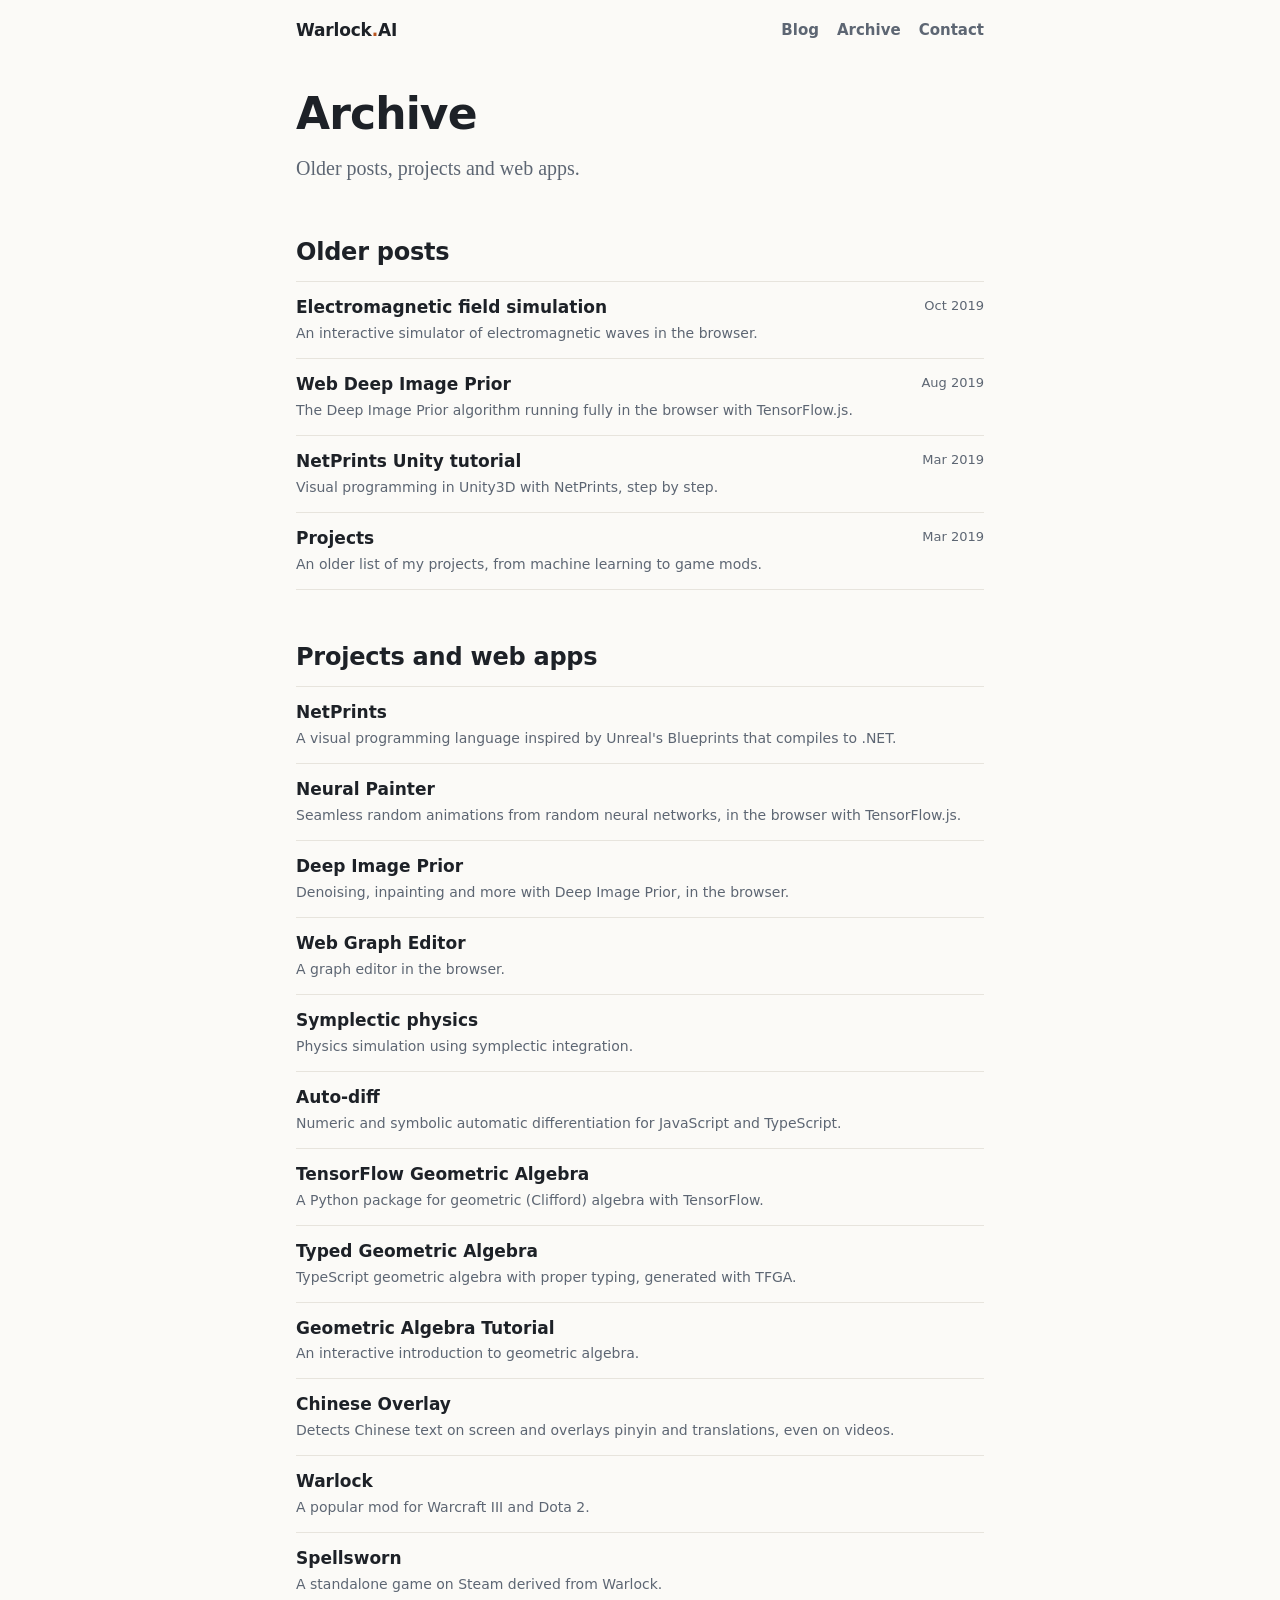
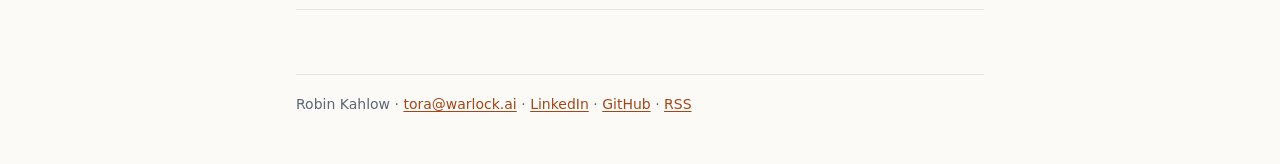
==== archive/index.html @ 30d26a91 "The archive as its own page; the home page shows the latest post and contact Co-Authored-By: Claude " ====
<!doctype html>
<html lang="en">
<head>
<meta charset="utf-8">
<meta name="viewport" content="width=device-width, initial-scale=1">
<title>Archive · Warlock.AI</title>
<meta name="description" content="Robin Kahlow&#x27;s older posts, projects and web apps.">
<meta name="author" content="Robin Kahlow">
<link rel="canonical" href="https://warlock.ai/archive/">
<link rel="alternate" type="application/rss+xml" title="Warlock.AI" href="/feed.xml">
<link rel="stylesheet" href="/assets/site.css">
</head>
<body>
<div class="wrap">
  <div class="site-nav">
    <a class="brand" href="/">Warlock<b>.</b>AI</a>
    <nav><a href="/">Blog</a><a href="/archive/">Archive</a><a href="/#contact">Contact</a></nav>
  </div>
  <header>
    <h1>Archive</h1>
    <p class="dek">Older posts, projects and web apps.</p>
  </header>

  <h2>Older posts</h2>
  <ul class="list">
    <li><a class="t" href="https://cemsim.com">Electromagnetic field simulation</a><span class="y">Oct 2019</span><span class="d">An interactive simulator of electromagnetic waves in the browser.</span></li>
    <li><a class="t" href="/dip/">Web Deep Image Prior</a><span class="y">Aug 2019</span><span class="d">The Deep Image Prior algorithm running fully in the browser with TensorFlow.js.</span></li>
    <li><a class="t" href="/netprintsunity/">NetPrints Unity tutorial</a><span class="y">Mar 2019</span><span class="d">Visual programming in Unity3D with NetPrints, step by step.</span></li>
    <li><a class="t" href="/projects/">Projects</a><span class="y">Mar 2019</span><span class="d">An older list of my projects, from machine learning to game mods.</span></li>
  </ul>

  <h2>Projects and web apps</h2>
  <ul class="list">
    <li><a class="t" href="/netprints/">NetPrints</a><span class="y"></span><span class="d">A visual programming language inspired by Unreal&#x27;s Blueprints that compiles to .NET.</span></li>
    <li><a class="t" href="/painter/">Neural Painter</a><span class="y"></span><span class="d">Seamless random animations from random neural networks, in the browser with TensorFlow.js.</span></li>
    <li><a class="t" href="/deepimageprior/">Deep Image Prior</a><span class="y"></span><span class="d">Denoising, inpainting and more with Deep Image Prior, in the browser.</span></li>
    <li><a class="t" href="/graph/">Web Graph Editor</a><span class="y"></span><span class="d">A graph editor in the browser.</span></li>
    <li><a class="t" href="/symplectic/">Symplectic physics</a><span class="y"></span><span class="d">Physics simulation using symplectic integration.</span></li>
    <li><a class="t" href="/tadiff-frontend/">Auto-diff</a><span class="y"></span><span class="d">Numeric and symbolic automatic differentiation for JavaScript and TypeScript.</span></li>
    <li><a class="t" href="https://github.com/RobinKa/tfga">TensorFlow Geometric Algebra</a><span class="y"></span><span class="d">A Python package for geometric (Clifford) algebra with TensorFlow.</span></li>
    <li><a class="t" href="https://github.com/RobinKa/typed-ga">Typed Geometric Algebra</a><span class="y"></span><span class="d">TypeScript geometric algebra with proper typing, generated with TFGA.</span></li>
    <li><a class="t" href="https://geometricalgebratutorial.com">Geometric Algebra Tutorial</a><span class="y"></span><span class="d">An interactive introduction to geometric algebra.</span></li>
    <li><a class="t" href="https://github.com/RobinKa/Chinese-Overlay">Chinese Overlay</a><span class="y"></span><span class="d">Detects Chinese text on screen and overlays pinyin and translations, even on videos.</span></li>
    <li><a class="t" href="https://www.warlockbrawl.com/">Warlock</a><span class="y"></span><span class="d">A popular mod for Warcraft III and Dota 2.</span></li>
    <li><a class="t" href="https://www.spellsworn.com/">Spellsworn</a><span class="y"></span><span class="d">A standalone game on Steam derived from Warlock.</span></li>
  </ul>

  <footer>Robin Kahlow · <a href="mailto:tora@warlock.ai">tora@warlock.ai</a> · <a href="https://www.linkedin.com/in/robin-kahlow">LinkedIn</a> · <a href="https://github.com/RobinKa">GitHub</a> · <a href="/feed.xml">RSS</a></footer>
</div>
</body>
</html>
---- assets/site.css ----
/* warlock.ai: the pages around the posts, in the posts' style */
:root {
  --bg: #fbfaf7; --fg: #1d2127; --muted: #5d6673; --faint: #e7e4dd; --card: #ffffff;
  --accent: #b8541f; --accent-soft: #f6e6db; --link: #a3471a;
  --mono: ui-monospace, "SF Mono", Menlo, Consolas, monospace;
  --sans: system-ui, -apple-system, "Segoe UI", Roboto, "Helvetica Neue", Arial, sans-serif;
  --serif: Charter, "Bitstream Charter", "Iowan Old Style", Georgia, serif;
}
@media (prefers-color-scheme: dark) {
  :root:not([data-theme="light"]) {
    --bg: #14161a; --fg: #e6e3dc; --muted: #9aa3ae; --faint: #2a2e35; --card: #1b1e23;
    --accent: #e08a52; --accent-soft: #3a2a20; --link: #f0a070;
  }
}
:root[data-theme="dark"] {
  --bg: #14161a; --fg: #e6e3dc; --muted: #9aa3ae; --faint: #2a2e35; --card: #1b1e23;
  --accent: #e08a52; --accent-soft: #3a2a20; --link: #f0a070;
}
* { box-sizing: border-box; }
html { -webkit-text-size-adjust: 100%; }
body { margin: 0; background: var(--bg); color: var(--fg); font: 18px/1.65 var(--serif); }
a { color: var(--link); text-underline-offset: 2px; }
img { max-width: 100%; height: auto; display: block; border-radius: 8px; }
code { font: .88em var(--mono); background: var(--accent-soft); padding: 1px 5px; border-radius: 4px; }
.wrap { max-width: 720px; margin: 0 auto; padding: 0 16px; }

.site-nav { display: flex; align-items: center; justify-content: space-between; gap: 16px; padding: 22px 0; font: 600 15px/1 var(--sans); }
.site-nav .brand { color: var(--fg); text-decoration: none; letter-spacing: -.01em; font-size: 17px; }
.site-nav .brand b { color: var(--accent); }
.site-nav nav { display: flex; gap: 18px; }
.site-nav nav a { color: var(--muted); text-decoration: none; }
.site-nav nav a:hover { color: var(--link); }

h1 { font: 700 clamp(30px, 5vw, 44px)/1.12 var(--sans); letter-spacing: -.02em; margin: 28px 0 14px; }
h2 { font: 700 24px/1.25 var(--sans); letter-spacing: -.01em; margin: 52px 0 14px; }
h3 { font: 650 19px/1.35 var(--sans); margin: 30px 0 6px; }
p { margin: 0 0 18px; }
.dek { font-size: 20px; color: var(--muted); margin: 0 0 8px; }
.meta { font: 15px/1.4 var(--sans); color: var(--muted); margin: 0 0 22px; }

.links { margin: 18px 0 0; font: 600 15px/1 var(--sans); display: flex; flex-wrap: wrap; gap: 10px; }
.links a { display: inline-flex; align-items: center; gap: 8px; padding: 9px 14px; border: 1px solid var(--faint); border-radius: 999px; background: var(--card); color: var(--fg); text-decoration: none; }
.links a:hover { border-color: var(--accent); color: var(--link); }
.tags { margin: 12px 0 0; display: flex; flex-wrap: wrap; gap: 6px; }
.tags span { font: 600 12px/1 var(--sans); color: var(--accent); background: var(--accent-soft); border-radius: 999px; padding: 6px 10px; }

/* the featured post */
.feature { display: block; margin: 8px 0 0; border: 1px solid var(--faint); border-radius: 14px; overflow: hidden; background: var(--card); color: var(--fg); text-decoration: none; transition: border-color .15s; }
.feature:hover { border-color: var(--accent); }
.feature img { border-radius: 0; width: 100%; aspect-ratio: 16 / 7; object-fit: cover; object-position: 30% 50%; }
.feature .body { padding: 18px 20px 20px; }
.feature .date { font: 600 12px/1.4 var(--sans); letter-spacing: .07em; text-transform: uppercase; color: var(--accent); }
.feature h3 { margin: 4px 0 8px; font-size: 24px; line-height: 1.25; }
.feature p { margin: 0; color: var(--muted); font-size: 17px; }
.feature .more { display: inline-block; margin-top: 12px; font: 600 15px var(--sans); color: var(--link); }

/* the archive */
.list { list-style: none; padding: 0; margin: 0; border-top: 1px solid var(--faint); }
.list li { padding: 14px 0; border-bottom: 1px solid var(--faint); display: grid; grid-template-columns: 1fr auto; gap: 4px 16px; }
.list a.t { font: 650 17px/1.35 var(--sans); color: var(--fg); text-decoration: none; }
.list a.t:hover { color: var(--link); }
.list .d { font: 14px/1.5 var(--sans); color: var(--muted); grid-column: 1; }
.list .y { font: 13px/1.6 var(--sans); color: var(--muted); grid-row: 1; grid-column: 2; white-space: nowrap; }

/* old posts */
.post ol, .post ul { padding-left: 1.3em; }
.post li { margin: 0 0 10px; }
.post img { margin: 14px 0 22px; border: 1px solid var(--faint); }

footer { margin: 64px 0 48px; padding-top: 18px; border-top: 1px solid var(--faint); font: 14px/1.6 var(--sans); color: var(--muted); }
@media (max-width: 560px) { .site-nav nav { gap: 12px; } .list li { grid-template-columns: 1fr; } .list .y { grid-row: auto; grid-column: 1; } }
.more-link { margin: 22px 0 0; font: 600 15px var(--sans); }
.more-link a { text-decoration: none; }
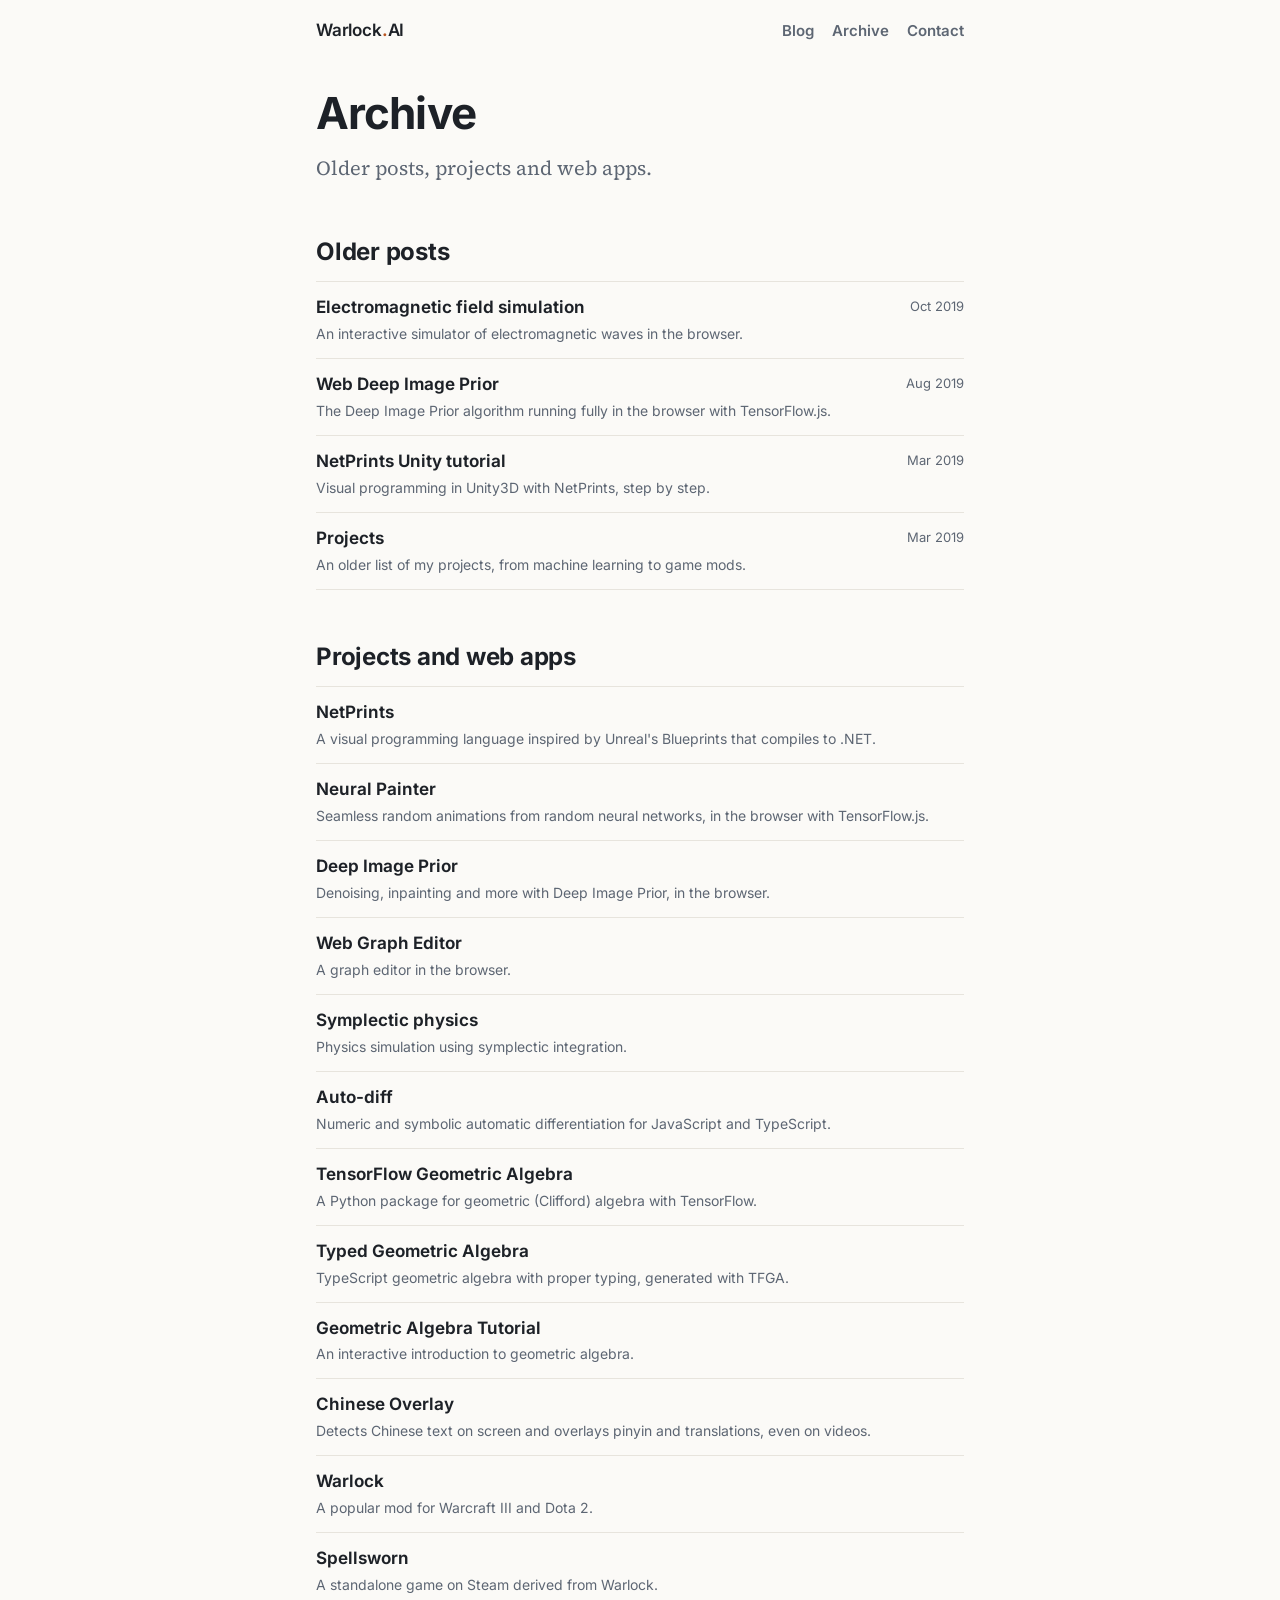
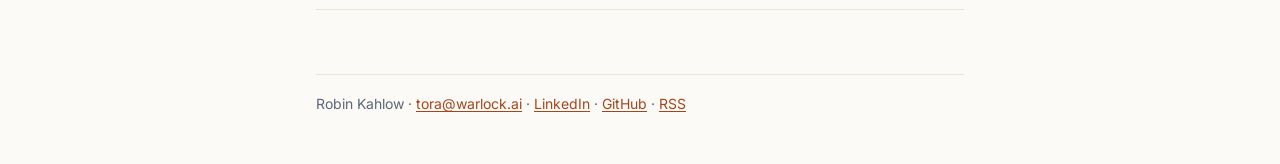
==== commit fbfdfcf1: "Typography: Source Serif 4 and Inter hosted with the site, curly apostrophes, non-breaking spaces be" ====
--- a/archive/index.html
+++ b/archive/index.html
@@ -8,6 +8,7 @@
 <meta name="author" content="Robin Kahlow">
 <link rel="canonical" href="https://warlock.ai/archive/">
 <link rel="alternate" type="application/rss+xml" title="Warlock.AI" href="/feed.xml">
+<link rel="preload" href="/assets/fonts/source-serif-4-latin-wght-normal.woff2" as="font" type="font/woff2" crossorigin>
 <link rel="stylesheet" href="/assets/site.css">
 </head>
 <body>
--- a/assets/site.css
+++ b/assets/site.css
@@ -1,10 +1,11 @@
+@import url(/assets/fonts/fonts.css);
 /* warlock.ai: the pages around the posts, in the posts' style */
 :root {
   --bg: #fbfaf7; --fg: #1d2127; --muted: #5d6673; --faint: #e7e4dd; --card: #ffffff;
   --accent: #b8541f; --accent-soft: #f6e6db; --link: #a3471a;
   --mono: ui-monospace, "SF Mono", Menlo, Consolas, monospace;
-  --sans: system-ui, -apple-system, "Segoe UI", Roboto, "Helvetica Neue", Arial, sans-serif;
-  --serif: Charter, "Bitstream Charter", "Iowan Old Style", Georgia, serif;
+  --sans: "Inter", system-ui, -apple-system, "Segoe UI", Roboto, "Helvetica Neue", Arial, sans-serif;
+  --serif: "Source Serif 4", Charter, "Bitstream Charter", "Iowan Old Style", Georgia, serif;
 }
 @media (prefers-color-scheme: dark) {
   :root:not([data-theme="light"]) {
@@ -18,11 +19,14 @@
 }
 * { box-sizing: border-box; }
 html { -webkit-text-size-adjust: 100%; }
-body { margin: 0; background: var(--bg); color: var(--fg); font: 18px/1.65 var(--serif); }
+body { margin: 0; background: var(--bg); color: var(--fg); font: 18px/1.65 var(--serif); font-kerning: normal; text-rendering: optimizeLegibility; -webkit-font-smoothing: antialiased; }
+p, li, figcaption { text-wrap: pretty; }
+h1, h2, h3, .dek { text-wrap: balance; }
+.list .y, .feature .date { font-variant-numeric: tabular-nums lining-nums; }
 a { color: var(--link); text-underline-offset: 2px; }
 img { max-width: 100%; height: auto; display: block; border-radius: 8px; }
 code { font: .88em var(--mono); background: var(--accent-soft); padding: 1px 5px; border-radius: 4px; }
-.wrap { max-width: 720px; margin: 0 auto; padding: 0 16px; }
+.wrap { max-width: 680px; margin: 0 auto; padding: 0 16px; }
 
 .site-nav { display: flex; align-items: center; justify-content: space-between; gap: 16px; padding: 22px 0; font: 600 15px/1 var(--sans); }
 .site-nav .brand { color: var(--fg); text-decoration: none; letter-spacing: -.01em; font-size: 17px; }
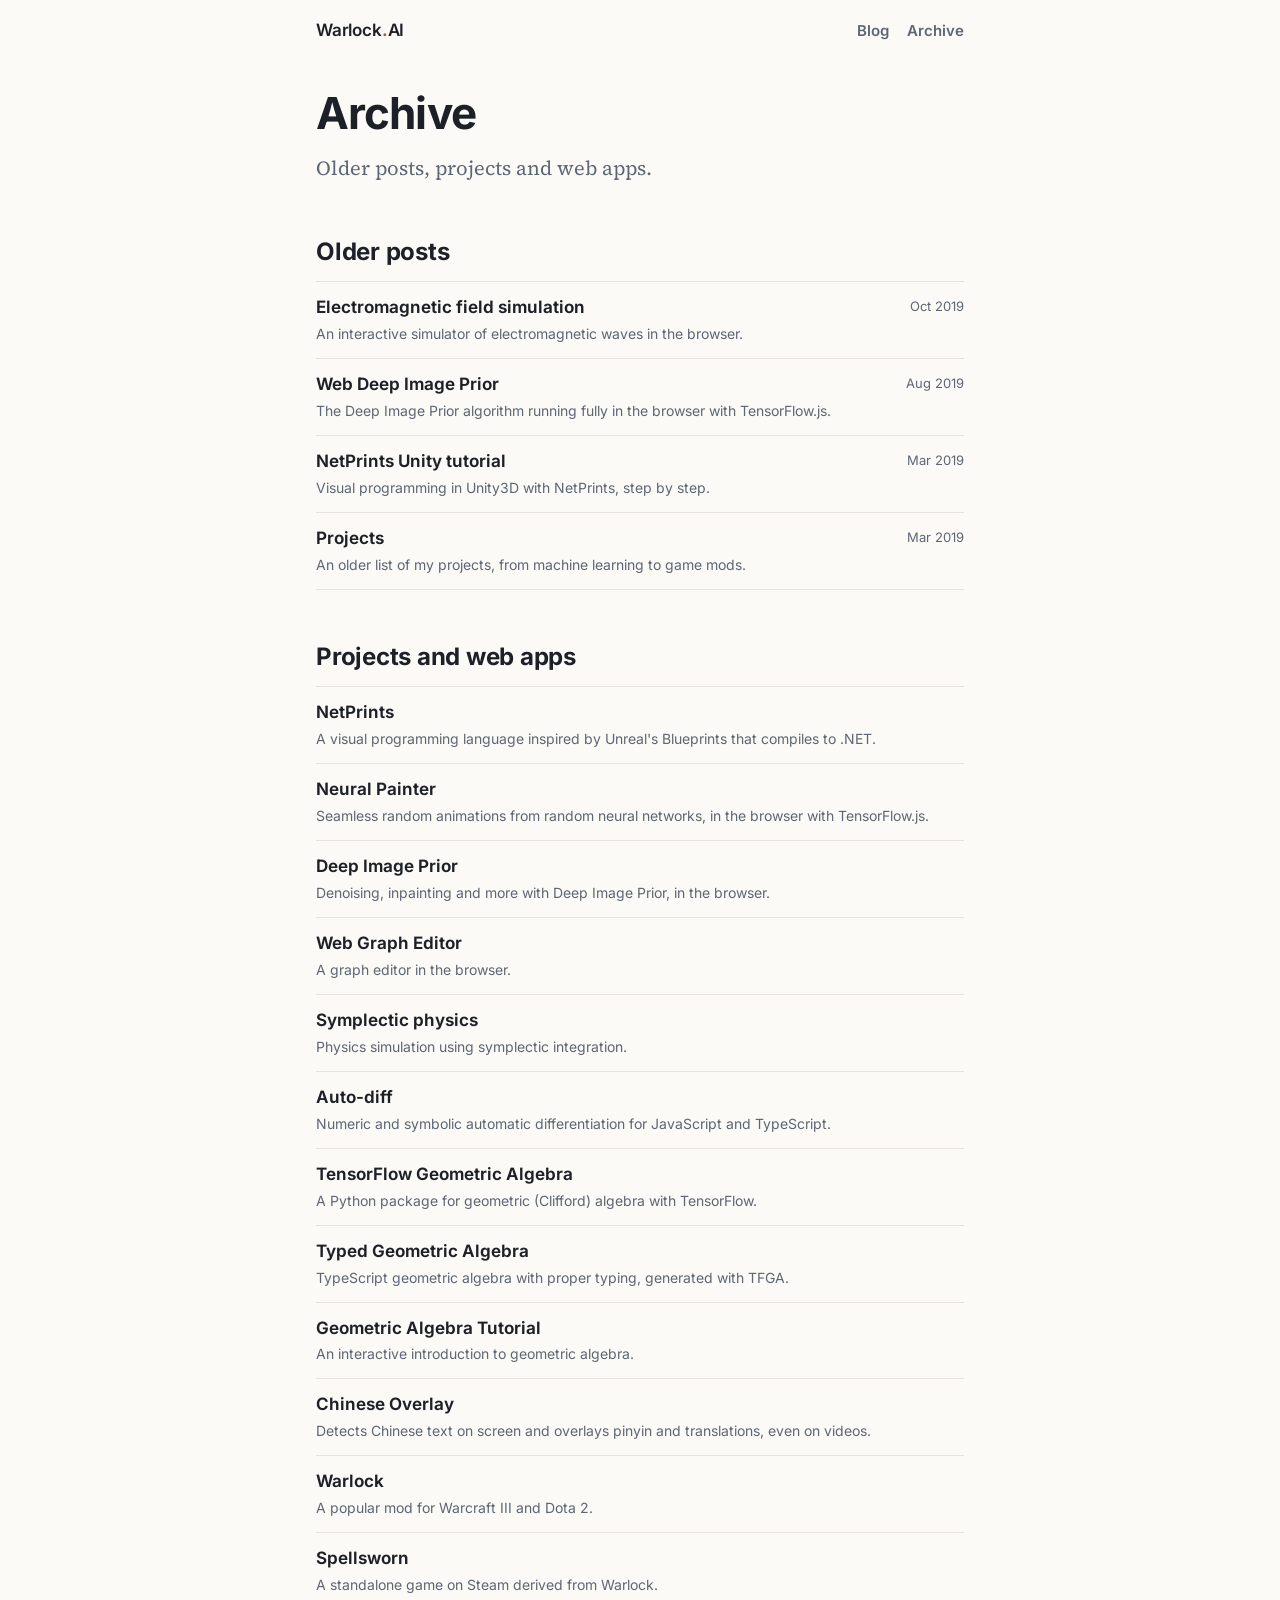
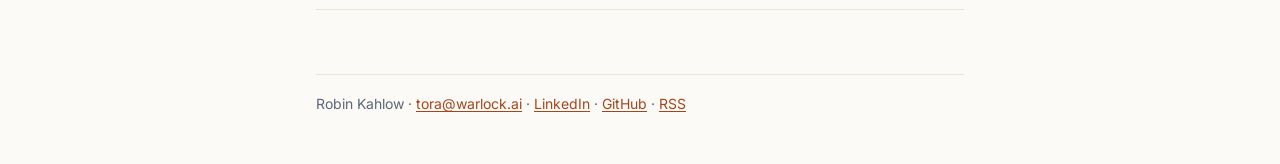
==== commit b0269db1: "Home page without the contact section; the nav without its link Co-Authored-By: Claude Opus 5.5 (1M " ====
--- a/archive/index.html
+++ b/archive/index.html
@@ -15,7 +15,7 @@
 <div class="wrap">
   <div class="site-nav">
     <a class="brand" href="/">Warlock<b>.</b>AI</a>
-    <nav><a href="/">Blog</a><a href="/archive/">Archive</a><a href="/#contact">Contact</a></nav>
+    <nav><a href="/">Blog</a><a href="/archive/">Archive</a></nav>
   </div>
   <header>
     <h1>Archive</h1>
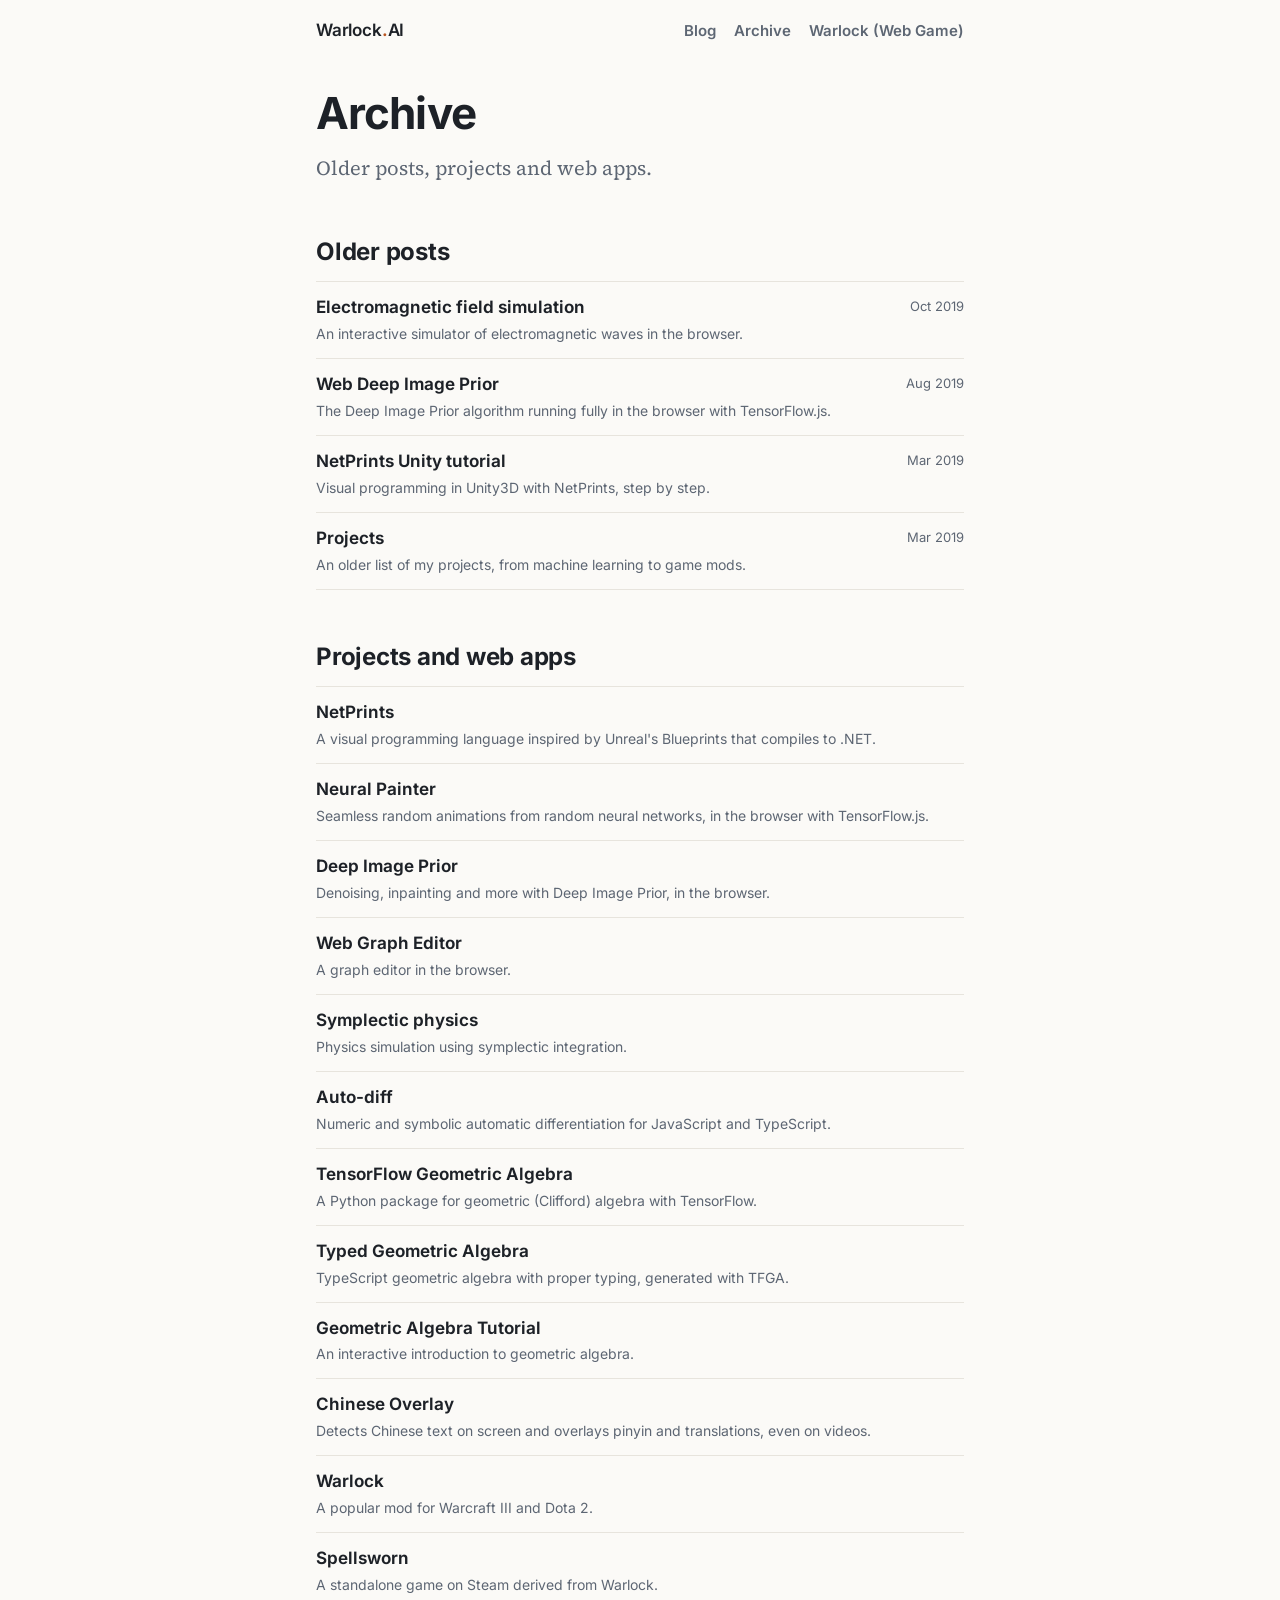
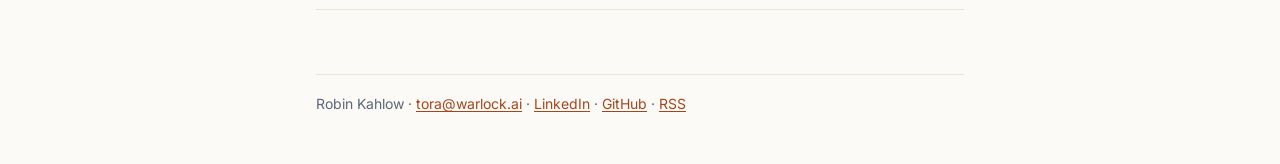
==== commit f7081ce9: "Nav: Warlock (Web Game) at play.warlock.ai Co-Authored-By: Claude Opus 5.5 (1M context) <noreply@ant" ====
--- a/archive/index.html
+++ b/archive/index.html
@@ -15,7 +15,7 @@
 <div class="wrap">
   <div class="site-nav">
     <a class="brand" href="/">Warlock<b>.</b>AI</a>
-    <nav><a href="/">Blog</a><a href="/archive/">Archive</a></nav>
+    <nav><a href="/">Blog</a><a href="/archive/">Archive</a><a href="https://play.warlock.ai">Warlock (Web Game)</a></nav>
   </div>
   <header>
     <h1>Archive</h1>
